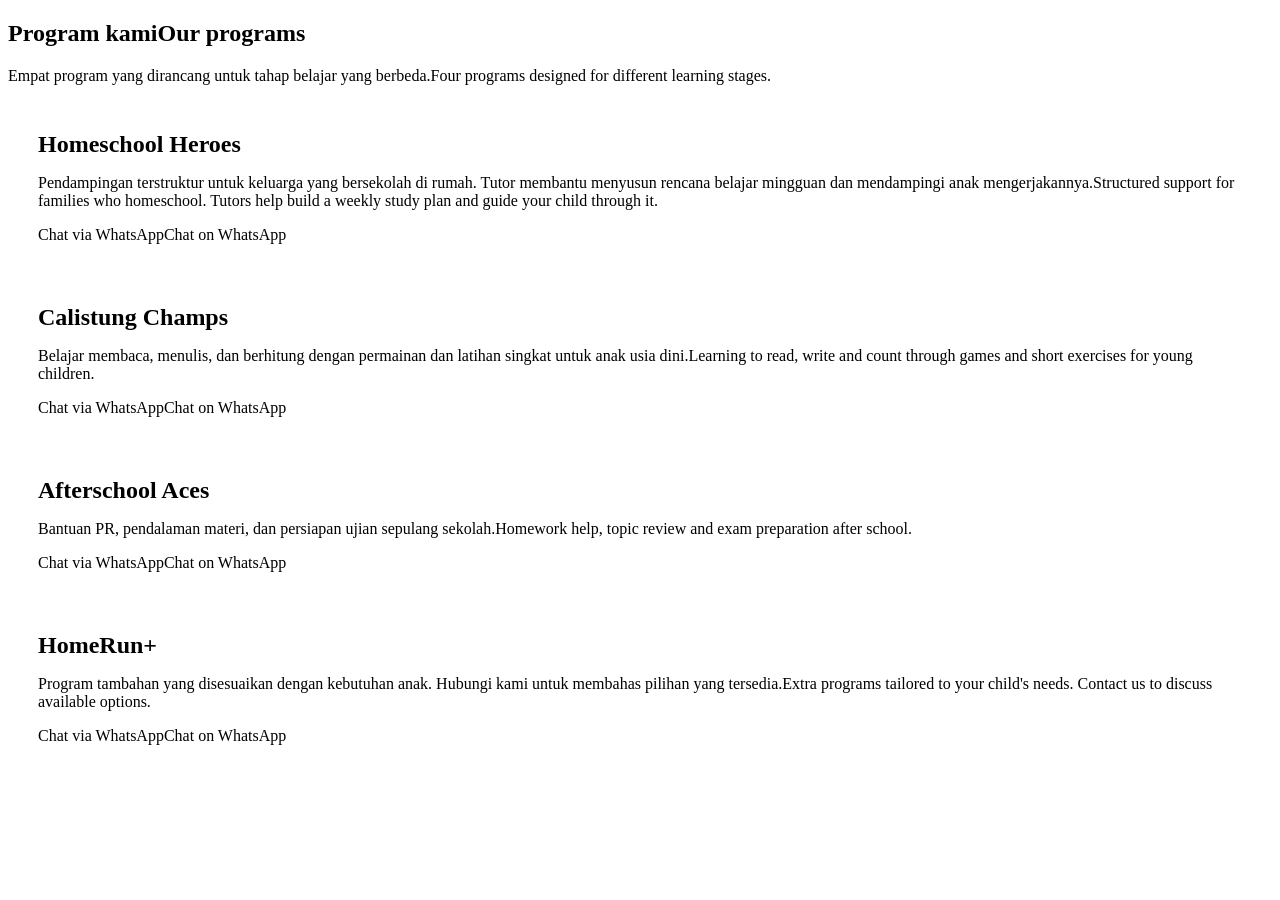
==== programs.html @ b6297c62 "Add files via upload" ====
<!doctype html>
<html lang="id">
<head>
<meta charset="utf-8">
<meta name="viewport" content="width=device-width,initial-scale=1,viewport-fit=cover">
<title>Program | HomeRun Learning</title>
<meta name="description" content="Homeschool Heroes, Calistung Champs, Afterschool Aces dan HomeRun+.">
<link rel="preconnect" href="https://fonts.googleapis.com"><link rel="preconnect" href="https://fonts.gstatic.com" crossorigin>
<link href="https://fonts.googleapis.com/css2?family=Bricolage+Grotesque:opsz,wght@12..96,600;12..96,800&family=DM+Sans:wght@400;500;700&display=swap" rel="stylesheet">
<link rel="stylesheet" href="assets/site.css">
</head>
<body>
<div id="site-header"></div>
<main>
<section class="hero"><div class="wrap"><h1><span class="id">Program kami</span><span class="en">Our programs</span></h1>
<p class="lead"><span class="id">Empat program yang dirancang untuk tahap belajar yang berbeda.</span><span class="en">Four programs designed for different learning stages.</span></p></div></section>
<section><div class="wrap grid" style="gap:28px">
<div class="split" id="homeschool"><div class="photo" data-photo="images/program-homeschool.jpg" data-label="Foto: Homeschool Heroes"></div>
<div class="prog y" style="padding:30px"><h2 style="margin:0">Homeschool Heroes</h2><p><span class="id">Pendampingan terstruktur untuk keluarga yang bersekolah di rumah. Tutor membantu menyusun rencana belajar mingguan dan mendampingi anak mengerjakannya.</span><span class="en">Structured support for families who homeschool. Tutors help build a weekly study plan and guide your child through it.</span></p>
<div class="btn-row"><a class="btn btn-wa" data-wa target="_blank" rel="noopener"><span class="id">Chat via WhatsApp</span><span class="en">Chat on WhatsApp</span></a></div></div></div>
<div class="split" id="calistung"><div class="photo" data-photo="images/program-calistung.jpg" data-label="Foto: Calistung Champs"></div>
<div class="prog b" style="padding:30px"><h2 style="margin:0">Calistung Champs</h2><p><span class="id">Belajar membaca, menulis, dan berhitung dengan permainan dan latihan singkat untuk anak usia dini.</span><span class="en">Learning to read, write and count through games and short exercises for young children.</span></p>
<div class="btn-row"><a class="btn btn-wa" data-wa target="_blank" rel="noopener"><span class="id">Chat via WhatsApp</span><span class="en">Chat on WhatsApp</span></a></div></div></div>
<div class="split" id="afterschool"><div class="photo" data-photo="images/program-afterschool.jpg" data-label="Foto: Afterschool Aces"></div>
<div class="prog p" style="padding:30px"><h2 style="margin:0">Afterschool Aces</h2><p><span class="id">Bantuan PR, pendalaman materi, dan persiapan ujian sepulang sekolah.</span><span class="en">Homework help, topic review and exam preparation after school.</span></p>
<div class="btn-row"><a class="btn btn-wa" data-wa target="_blank" rel="noopener"><span class="id">Chat via WhatsApp</span><span class="en">Chat on WhatsApp</span></a></div></div></div>
<div class="split" id="plus"><div class="photo" data-photo="images/program-plus.jpg" data-label="Foto: HomeRun+"></div>
<div class="prog v" style="padding:30px"><h2 style="margin:0">HomeRun+</h2><p><span class="id">Program tambahan yang disesuaikan dengan kebutuhan anak. Hubungi kami untuk membahas pilihan yang tersedia.</span><span class="en">Extra programs tailored to your child's needs. Contact us to discuss available options.</span></p>
<div class="btn-row"><a class="btn btn-wa" data-wa target="_blank" rel="noopener"><span class="id">Chat via WhatsApp</span><span class="en">Chat on WhatsApp</span></a></div></div></div>
</div></section></main>
<div id="site-footer"></div>
<script src="assets/site.js"></script>
</body></html>
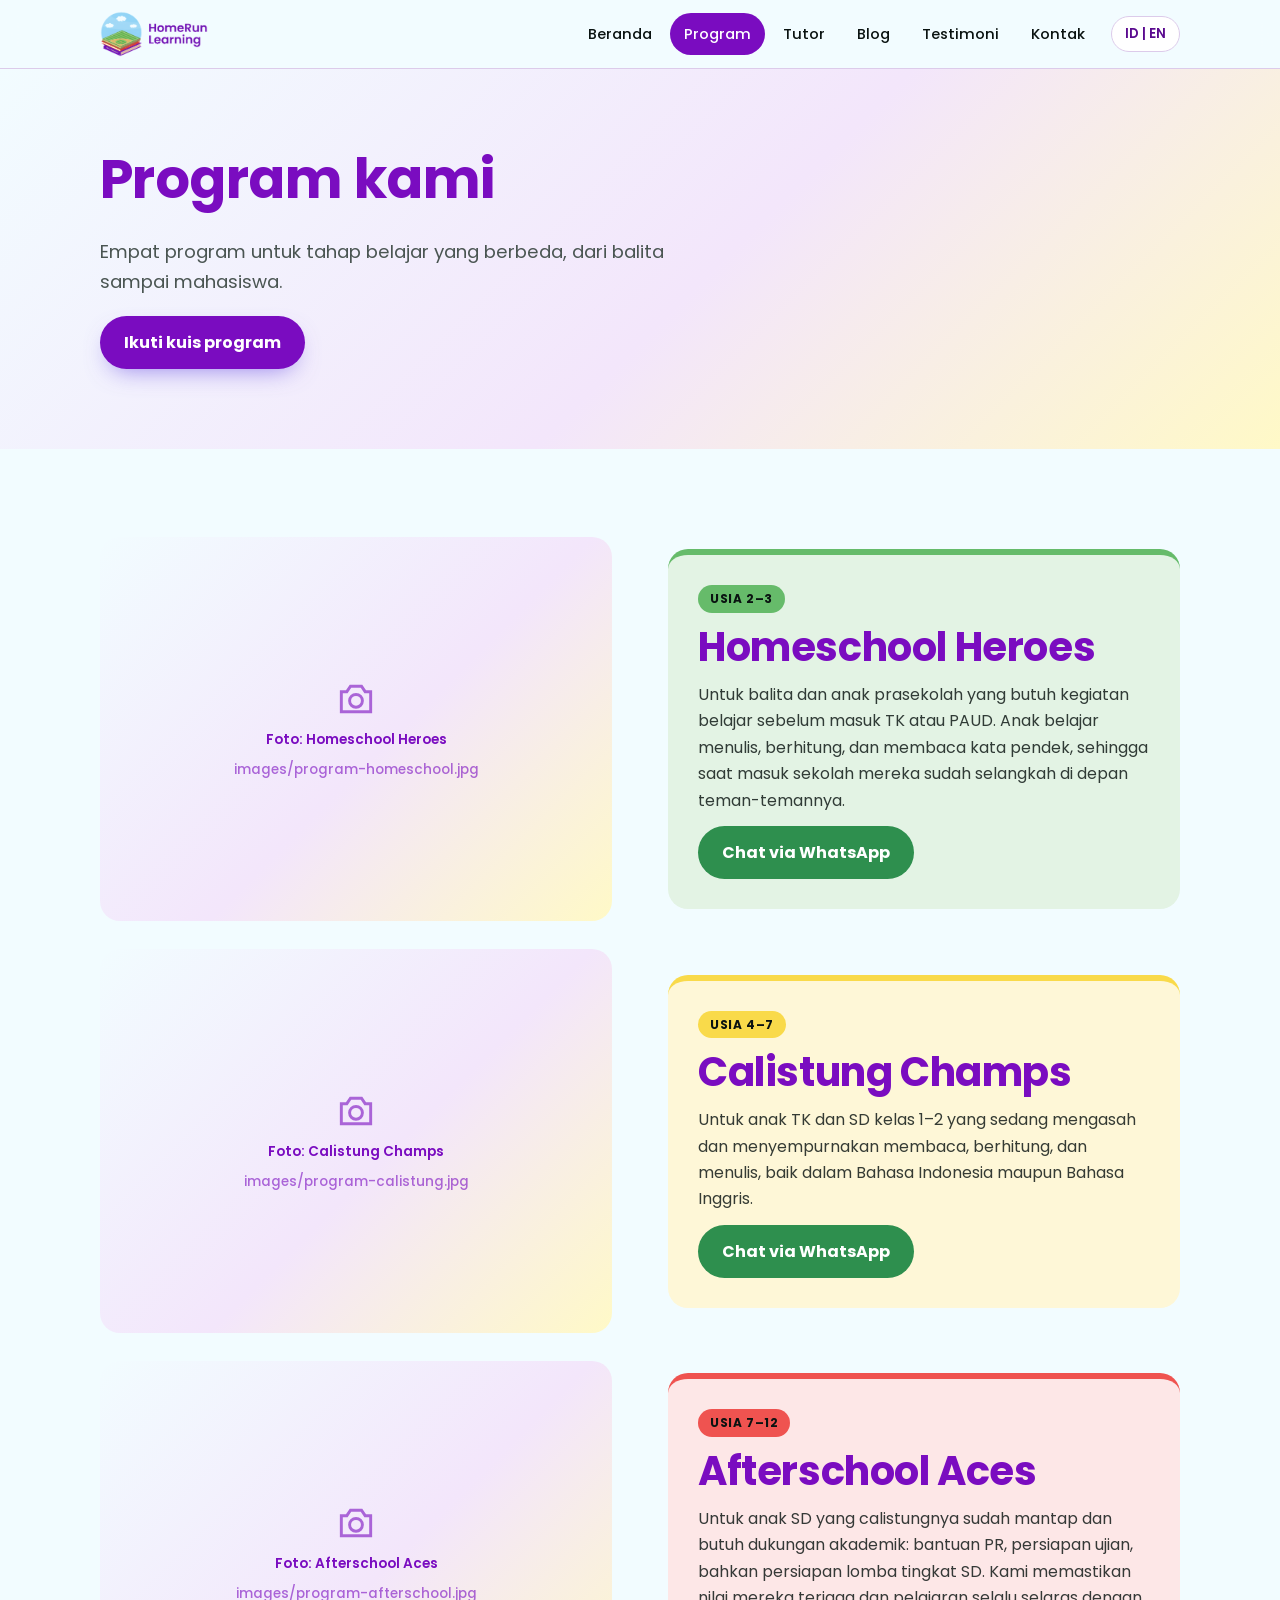
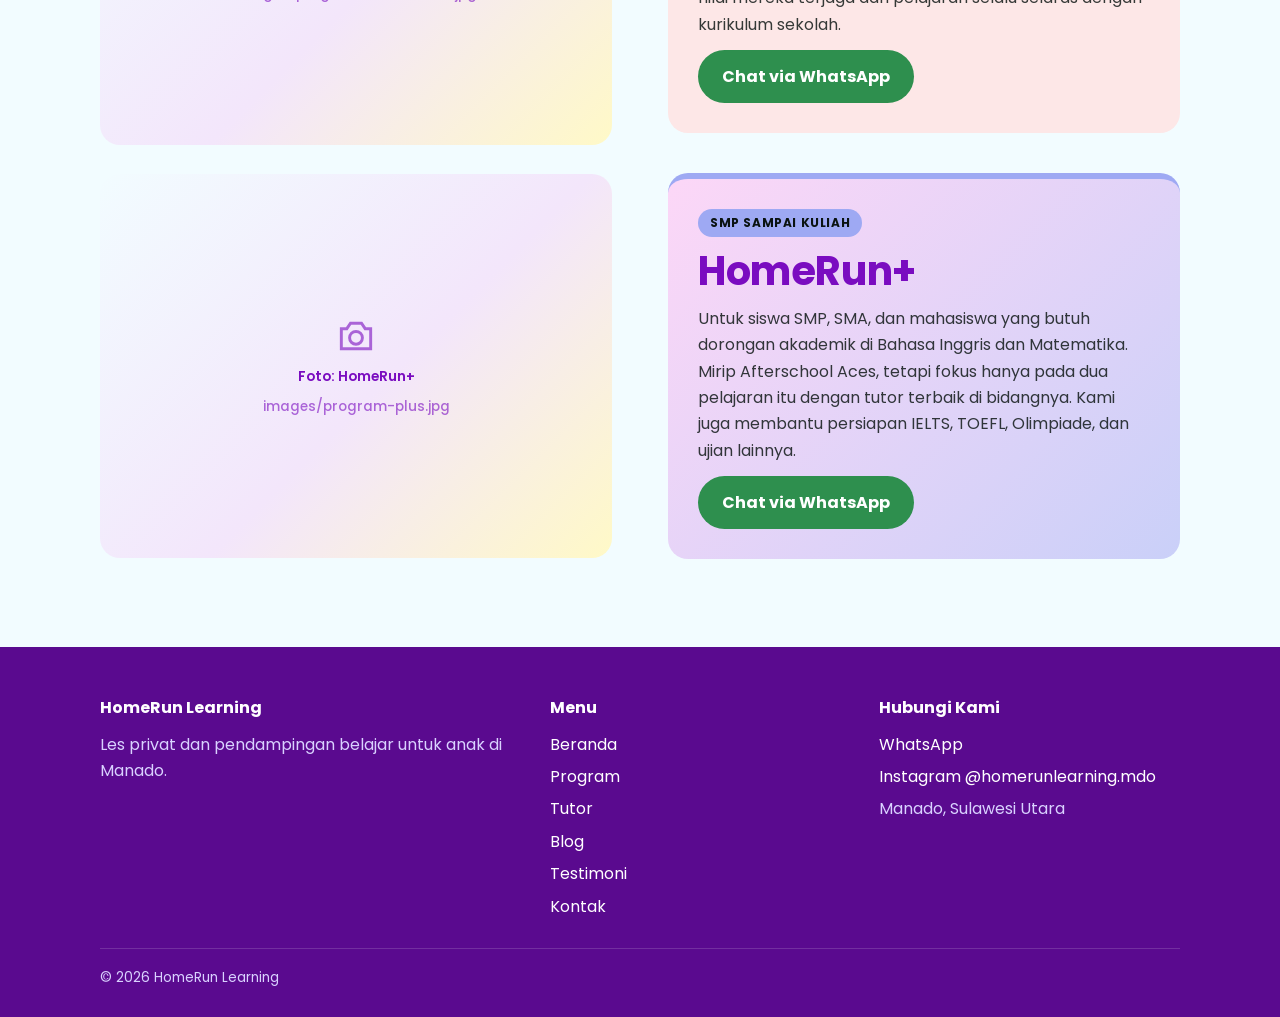
==== commit e3884d4c: "Add files via upload" ====
--- a/programs.html
+++ b/programs.html
@@ -13,19 +13,20 @@
 <div id="site-header"></div>
 <main>
 <section class="hero"><div class="wrap"><h1><span class="id">Program kami</span><span class="en">Our programs</span></h1>
-<p class="lead"><span class="id">Empat program yang dirancang untuk tahap belajar yang berbeda.</span><span class="en">Four programs designed for different learning stages.</span></p></div></section>
+<p class="lead"><span class="id">Empat program untuk tahap belajar yang berbeda, dari balita sampai mahasiswa.</span><span class="en">Four programs for different learning stages, from toddlers to college students.</span></p>
+<div class="btn-row"><button type="button" class="btn btn-primary" data-quiz><span class="id">Ikuti kuis program</span><span class="en">Take the program quiz</span></button></div></div></section>
 <section><div class="wrap grid" style="gap:28px">
 <div class="split" id="homeschool"><div class="photo" data-photo="images/program-homeschool.jpg" data-label="Foto: Homeschool Heroes"></div>
-<div class="prog y" style="padding:30px"><h2 style="margin:0">Homeschool Heroes</h2><p><span class="id">Pendampingan terstruktur untuk keluarga yang bersekolah di rumah. Tutor membantu menyusun rencana belajar mingguan dan mendampingi anak mengerjakannya.</span><span class="en">Structured support for families who homeschool. Tutors help build a weekly study plan and guide your child through it.</span></p>
+<div class="prog y" style="padding:30px"><span class="tag"><span class="id">Usia 2–3</span><span class="en">Ages 2–3</span></span><h2 style="margin:0">Homeschool Heroes</h2><p><span class="id">Untuk balita dan anak prasekolah yang butuh kegiatan belajar sebelum masuk TK atau PAUD. Anak belajar menulis, berhitung, dan membaca kata pendek, sehingga saat masuk sekolah mereka sudah selangkah di depan teman-temannya.</span><span class="en">For toddlers and preschoolers who need a learning routine before kindergarten or preschool. Children learn to write, count and read short words, so they start school a step ahead of their peers.</span></p>
 <div class="btn-row"><a class="btn btn-wa" data-wa target="_blank" rel="noopener"><span class="id">Chat via WhatsApp</span><span class="en">Chat on WhatsApp</span></a></div></div></div>
 <div class="split" id="calistung"><div class="photo" data-photo="images/program-calistung.jpg" data-label="Foto: Calistung Champs"></div>
-<div class="prog b" style="padding:30px"><h2 style="margin:0">Calistung Champs</h2><p><span class="id">Belajar membaca, menulis, dan berhitung dengan permainan dan latihan singkat untuk anak usia dini.</span><span class="en">Learning to read, write and count through games and short exercises for young children.</span></p>
+<div class="prog b" style="padding:30px"><span class="tag"><span class="id">Usia 4–7</span><span class="en">Ages 4–7</span></span><h2 style="margin:0">Calistung Champs</h2><p><span class="id">Untuk anak TK dan SD kelas 1–2 yang sedang mengasah dan menyempurnakan membaca, berhitung, dan menulis, baik dalam Bahasa Indonesia maupun Bahasa Inggris.</span><span class="en">For kindergarteners and grade 1–2 children who are sharpening and perfecting reading, counting and writing in both Bahasa Indonesia and English.</span></p>
 <div class="btn-row"><a class="btn btn-wa" data-wa target="_blank" rel="noopener"><span class="id">Chat via WhatsApp</span><span class="en">Chat on WhatsApp</span></a></div></div></div>
 <div class="split" id="afterschool"><div class="photo" data-photo="images/program-afterschool.jpg" data-label="Foto: Afterschool Aces"></div>
-<div class="prog p" style="padding:30px"><h2 style="margin:0">Afterschool Aces</h2><p><span class="id">Bantuan PR, pendalaman materi, dan persiapan ujian sepulang sekolah.</span><span class="en">Homework help, topic review and exam preparation after school.</span></p>
+<div class="prog p" style="padding:30px"><span class="tag"><span class="id">Usia 7–12</span><span class="en">Ages 7–12</span></span><h2 style="margin:0">Afterschool Aces</h2><p><span class="id">Untuk anak SD yang calistungnya sudah mantap dan butuh dukungan akademik: bantuan PR, persiapan ujian, bahkan persiapan lomba tingkat SD. Kami memastikan nilai mereka terjaga dan pelajaran selalu selaras dengan kurikulum sekolah.</span><span class="en">For elementary children whose reading, writing and counting are solid and who need academic support: homework help, exam prep and even grade-school competition prep. We keep grades in good hands and learning aligned with the school curriculum.</span></p>
 <div class="btn-row"><a class="btn btn-wa" data-wa target="_blank" rel="noopener"><span class="id">Chat via WhatsApp</span><span class="en">Chat on WhatsApp</span></a></div></div></div>
 <div class="split" id="plus"><div class="photo" data-photo="images/program-plus.jpg" data-label="Foto: HomeRun+"></div>
-<div class="prog v" style="padding:30px"><h2 style="margin:0">HomeRun+</h2><p><span class="id">Program tambahan yang disesuaikan dengan kebutuhan anak. Hubungi kami untuk membahas pilihan yang tersedia.</span><span class="en">Extra programs tailored to your child's needs. Contact us to discuss available options.</span></p>
+<div class="prog v" style="padding:30px"><span class="tag"><span class="id">SMP sampai Kuliah</span><span class="en">Middle school to college</span></span><h2 style="margin:0">HomeRun+</h2><p><span class="id">Untuk siswa SMP, SMA, dan mahasiswa yang butuh dorongan akademik di Bahasa Inggris dan Matematika. Mirip Afterschool Aces, tetapi fokus hanya pada dua pelajaran itu dengan tutor terbaik di bidangnya. Kami juga membantu persiapan IELTS, TOEFL, Olimpiade, dan ujian lainnya.</span><span class="en">For middle school, high school and college students who need an academic boost in English and math. Like Afterschool Aces, but focused only on those two subjects with our most expert tutors. We also help with IELTS, TOEFL, Olympiad and other exam prep.</span></p>
 <div class="btn-row"><a class="btn btn-wa" data-wa target="_blank" rel="noopener"><span class="id">Chat via WhatsApp</span><span class="en">Chat on WhatsApp</span></a></div></div></div>
 </div></section></main>
 <div id="site-footer"></div>
--- a/assets/site.css
+++ b/assets/site.css
@@ -0,0 +1,180 @@
+/* HomeRun Learning — edit colors here (change the hex codes once and the whole site updates) */
+@import url("https://fonts.googleapis.com/css2?family=Poppins:wght@400;500;600;700&display=swap");
+:root{
+  --purple:#7A0CC0; --purple-deep:#5A0A8F; --purple-soft:#F0E3FA;
+  --yellow:#FFF9C7; --blue:#9EA9F3; --pink:#FCD7F7; --green:#2E8F4E; --red:#EF5350;
+  --hh:#66BB6A; --cc:#F9DA4A; --aa:#EF5350; --hr1:#FCD7F7; --hr2:#9EA9F3;
+  --ink:#0A1311; --muted:#4A5552; --bg:#F2FCFF; --card:#FFFFFF; --line:#DCCBEA;
+  --grad:linear-gradient(135deg,#F2FCFF 0%,#F3E6FB 55%,#FFF9C7 100%);
+  --grad-strong:linear-gradient(135deg,#6A09AA 0%,#7A0CC0 55%,#A24BE0 100%);
+  --display:"Poppins",system-ui,sans-serif; --body:"Poppins",system-ui,sans-serif;
+  --r:20px;
+}
+*{box-sizing:border-box}
+html{scroll-behavior:smooth}
+body{margin:0;font-family:var(--body);color:var(--ink);background:var(--bg);line-height:1.65;font-size:16px;
+  padding-left:max(0px,env(safe-area-inset-left));padding-right:max(0px,env(safe-area-inset-right))}
+img{max-width:100%;display:block}
+a{color:var(--purple);text-decoration:none}
+h1,h2,h3{font-family:var(--display);line-height:1.12;margin:0 0 .5em;text-wrap:balance;color:var(--purple);letter-spacing:-.01em}
+h1{font-size:clamp(2rem,5.6vw,3.4rem);font-weight:700}
+h2{font-size:clamp(1.7rem,4vw,2.5rem);font-weight:700}
+h3{font-size:1.25rem;font-weight:700}
+p{margin:0 0 1em}
+.wrap{max-width:1120px;margin:0 auto;padding-left:max(20px,env(safe-area-inset-left));padding-right:max(20px,env(safe-area-inset-right))}
+section{padding-block:clamp(44px,8vw,88px)}
+html[lang="id"] .en{display:none!important}
+html[lang="en"] .id{display:none!important}
+
+/* header */
+.site-header{position:sticky;top:0;z-index:50;background:rgba(242,252,255,.92);backdrop-filter:blur(14px);border-bottom:1px solid var(--line)}
+.nav{display:flex;align-items:center;gap:12px;min-height:68px;flex-wrap:wrap}
+.brand{display:flex;align-items:center;font-family:var(--display);font-weight:700;font-size:1.2rem;color:var(--purple)}
+.logo-img{height:46px;width:auto}
+.nav-links{display:flex;gap:4px;margin-left:auto;align-items:center}
+.nav-links a{padding:9px 14px;border-radius:999px;color:var(--ink);font-weight:500;font-size:.92rem;white-space:nowrap;flex-shrink:0}
+.nav-links a:hover{background:var(--purple-soft);color:var(--purple-deep)}
+.nav-links a.active{background:var(--purple);color:#fff}
+.lang{border:1.5px solid var(--line);background:#fff;border-radius:999px;padding:7px 13px;font:600 .82rem var(--body);color:var(--purple-deep);cursor:pointer;white-space:nowrap}
+@media(max-width:860px){
+  .nav{padding-block:8px 0;gap:8px 12px}
+  .lang{margin-left:auto}
+  .nav-links{order:3;width:100%;margin:0;overflow-x:auto;padding-bottom:10px;scrollbar-width:none;-webkit-overflow-scrolling:touch}
+  .nav-links::-webkit-scrollbar{display:none}
+  .nav-links{-webkit-mask-image:linear-gradient(90deg,#000 90%,transparent);mask-image:linear-gradient(90deg,#000 90%,transparent);padding-right:24px}
+  .nav-links a{padding:8px 12px;font-size:.88rem}
+}
+
+/* buttons */
+.btn{display:inline-flex;align-items:center;gap:8px;padding:14px 24px;border-radius:999px;font:700 1rem var(--body);border:0;cursor:pointer;transition:transform .15s}
+.btn:hover{transform:translateY(-2px)}
+.btn-primary{background:var(--purple);color:#fff;box-shadow:0 10px 24px -10px rgba(107,78,230,.7)}
+.btn-wa{background:var(--green);color:#fff}
+.btn-ghost{background:#fff;color:var(--purple-deep);border:1.5px solid var(--line)}
+.btn-row{display:flex;gap:12px;flex-wrap:wrap}
+:focus-visible{outline:3px solid var(--purple);outline-offset:3px}
+
+/* photos */
+.photo{position:relative;overflow:hidden;border-radius:var(--r);background:var(--grad);aspect-ratio:4/3;display:grid;place-items:center;min-width:0}
+.photo img{position:absolute;inset:0;width:100%;height:100%;object-fit:cover}
+.photo .ph{display:flex;flex-direction:column;align-items:center;gap:8px;color:var(--purple);text-align:center;padding:16px;font-size:.85rem;font-weight:600}
+.photo .ph svg{width:44px;height:44px;opacity:.6}
+.photo.tall{aspect-ratio:3/4}.photo.wide{aspect-ratio:16/9}.photo.sq{aspect-ratio:1}
+
+/* hero */
+.hero{background:var(--grad);padding-block:clamp(40px,7vw,80px)}
+.hero-grid{display:grid;grid-template-columns:1.05fr .95fr;gap:clamp(24px,5vw,56px);align-items:center}
+.eyebrow{display:inline-block;background:#fff;color:var(--purple-deep);font-weight:700;font-size:.8rem;letter-spacing:.06em;text-transform:uppercase;padding:7px 14px;border-radius:999px;margin-bottom:18px}
+.lead{font-size:1.15rem;color:var(--muted);max-width:52ch}
+.hero-photo{position:relative}
+.chip{position:absolute;background:#fff;border-radius:16px;padding:10px 14px;box-shadow:0 14px 30px -14px rgba(58,42,133,.45);font-size:.85rem;line-height:1.3}
+.chip b{display:block;font-family:var(--display);font-size:1.4rem;color:var(--purple)}
+.chip.a{left:-14px;bottom:28px}.chip.b{right:-8px;top:24px}
+@media(max-width:860px){.hero-grid{grid-template-columns:1fr}.chip.a{left:8px}.chip.b{right:8px}}
+
+/* stats */
+.stats{display:grid;grid-template-columns:repeat(4,1fr);gap:16px;margin-top:-34px;position:relative;z-index:2}
+.stat{background:#fff;border:1px solid var(--line);border-radius:var(--r);padding:20px;text-align:center}
+.stat b{display:block;font-family:var(--display);font-size:2rem;font-weight:700;color:var(--purple)}
+.stat span{color:var(--muted);font-size:.9rem}
+@media(max-width:700px){.stats{grid-template-columns:repeat(2,1fr)}}
+
+/* cards */
+.grid{display:grid;gap:20px}
+.g2{grid-template-columns:repeat(2,1fr)}.g3{grid-template-columns:repeat(3,1fr)}.g4{grid-template-columns:repeat(4,1fr)}
+@media(max-width:960px){.g4{grid-template-columns:repeat(2,1fr)}.g3{grid-template-columns:repeat(2,1fr)}}
+@media(max-width:640px){.g2,.g3,.g4{grid-template-columns:1fr}}
+.section-head{max-width:640px;margin-bottom:32px}
+.section-head p{color:var(--muted)}
+.prog{border-radius:var(--r);padding:22px;display:flex;flex-direction:column;gap:12px;min-width:0}
+.prog .tag{font-size:.75rem;font-weight:700;letter-spacing:.05em;text-transform:uppercase;color:var(--ink)}
+.prog p{color:var(--ink);opacity:.82;margin:0}
+.prog{border-top:6px solid var(--c,var(--purple))}
+.prog .tag{align-self:flex-start;background:var(--c,var(--purple));color:var(--ink);padding:4px 12px;border-radius:999px;opacity:1}
+.prog.y{--c:var(--hh);background:color-mix(in srgb,var(--hh) 18%,#fff)}
+.prog.b{--c:var(--cc);background:color-mix(in srgb,var(--cc) 22%,#fff)}
+.prog.p{--c:var(--aa);background:color-mix(in srgb,var(--aa) 14%,#fff)}
+.prog.v{--c:var(--hr2);background:linear-gradient(135deg,var(--hr1),color-mix(in srgb,var(--hr2) 55%,#fff))}
+.prog .more{margin-top:auto;font-weight:700}
+.soft{background:var(--grad)}
+.steps{counter-reset:s}
+.step{background:#fff;border:1px solid var(--line);border-radius:var(--r);padding:24px;position:relative}
+.step::before{counter-increment:s;content:counter(s);display:grid;place-items:center;width:38px;height:38px;border-radius:50%;background:var(--purple);color:#fff;font-weight:800;margin-bottom:12px}
+.split{display:grid;grid-template-columns:1fr 1fr;gap:clamp(24px,5vw,56px);align-items:center}
+@media(max-width:860px){.split{grid-template-columns:1fr}}
+.ticks{list-style:none;padding:0;margin:0 0 1.2em;display:grid;gap:10px}
+.ticks li{padding-left:32px;position:relative}
+.ticks li::before{content:"✓";position:absolute;left:0;top:1px;width:22px;height:22px;border-radius:50%;background:var(--green);color:#fff;font-size:.8rem;display:grid;place-items:center}
+.cta-band{background:var(--grad-strong);color:#fff;border-radius:28px;padding:clamp(28px,6vw,56px);text-align:center}
+.cta-band h2{color:#fff}.cta-band p{opacity:.9;max-width:52ch;margin-inline:auto}
+.cta-band .btn-row{justify-content:center}
+
+/* tutors */
+.tutor{background:#fff;border:1px solid var(--line);border-radius:var(--r);overflow:hidden;min-width:0}
+.tutor .info{padding:16px 18px 20px}
+.rank{display:inline-block;font-size:.75rem;font-weight:700;padding:4px 10px;border-radius:999px;background:var(--purple-soft);color:var(--purple-deep);margin-bottom:6px}
+.ladder{display:flex;flex-wrap:wrap;gap:10px;align-items:center}
+.ladder span{background:#fff;border:1.5px solid var(--line);padding:8px 16px;border-radius:999px;font-weight:600;font-size:.92rem}
+.ladder span:last-child{background:var(--purple);color:#fff;border-color:var(--purple)}
+
+/* blog */
+.post-card{background:#fff;border:1px solid var(--line);border-radius:var(--r);overflow:hidden;display:flex;flex-direction:column;min-width:0;transition:transform .2s,box-shadow .2s;color:var(--ink)}
+.post-card:hover{transform:translateY(-4px);box-shadow:0 20px 40px -24px rgba(58,42,133,.5)}
+.post-card .photo{border-radius:0;aspect-ratio:16/10}
+.post-card .body{padding:18px 20px 22px;display:flex;flex-direction:column;gap:8px;flex:1}
+.post-card h3{margin:0;color:var(--purple-deep)}
+.post-card p{color:var(--muted);margin:0;font-size:.95rem}
+.meta{font-size:.82rem;color:var(--muted);display:flex;gap:10px;flex-wrap:wrap;align-items:center}
+.pill{background:var(--pink);color:var(--purple-deep);font-weight:700;padding:3px 10px;border-radius:999px;font-size:.75rem}
+.article{max-width:720px;margin:0 auto}
+.article h1{font-size:clamp(2rem,5vw,3rem)}
+.article .body p,.article .body li{font-size:1.08rem}
+.article .body h3{margin-top:1.6em}
+.back{display:inline-block;margin-bottom:20px;font-weight:700}
+
+/* testimonials + contact */
+.quote{background:#fff;border:1.5px dashed var(--line);border-radius:var(--r);padding:24px;position:relative;min-width:0}
+.quote .who{font-weight:700;color:var(--purple-deep);margin:0}
+.notice{background:var(--yellow);border-radius:14px;padding:12px 16px;font-size:.92rem;margin-bottom:24px}
+.contact-card{background:#fff;border:1px solid var(--line);border-radius:var(--r);padding:28px;display:flex;flex-direction:column;gap:14px}
+.faq details{background:#fff;border:1px solid var(--line);border-radius:16px;padding:16px 20px;margin-bottom:10px}
+.faq summary{font-weight:700;cursor:pointer;color:var(--purple-deep)}
+.faq details p{margin:10px 0 0;color:var(--muted)}
+
+/* footer */
+.site-footer{background:var(--purple-deep);color:#D9D2FF;padding-block:48px 28px}
+.site-footer a{color:#fff}
+.foot{display:grid;grid-template-columns:1.4fr 1fr 1fr;gap:28px}
+@media(max-width:700px){.foot{grid-template-columns:1fr}}
+.site-footer h4{color:#fff;margin:0 0 10px;font-family:var(--display)}
+.site-footer ul{list-style:none;margin:0;padding:0;display:grid;gap:6px}
+.copy{border-top:1px solid rgba(255,255,255,.15);margin-top:28px;padding-top:18px;font-size:.85rem}
+@media(prefers-reduced-motion:reduce){*{transition:none!important;scroll-behavior:auto!important}}
+
+/* quiz */
+body.quiz-open{overflow:hidden}
+.quiz-overlay{position:fixed;inset:0;z-index:100;background:rgba(40,10,70,.55);display:flex;align-items:flex-end;justify-content:center;padding:0}
+@media(min-width:700px){.quiz-overlay{align-items:center;padding:24px}}
+.quiz{background:var(--bg);width:100%;max-width:640px;max-height:94vh;overflow-y:auto;border-radius:28px 28px 0 0;padding:20px max(20px,env(safe-area-inset-left)) max(24px,env(safe-area-inset-bottom));display:flex;flex-direction:column;gap:18px}
+@media(min-width:700px){.quiz{border-radius:28px;padding:28px}}
+.quiz-top{display:flex;align-items:center;gap:14px}
+.quiz-bar{flex:1;height:8px;background:var(--purple-soft);border-radius:999px;overflow:hidden}
+.quiz-bar i{display:block;height:100%;background:var(--grad-strong);border-radius:999px;transition:width .3s}
+.quiz-x{border:0;background:#fff;width:40px;height:40px;border-radius:50%;font-size:1.2rem;cursor:pointer;color:var(--purple-deep);border:1.5px solid var(--line)}
+.quiz-q{font-family:var(--display);font-size:clamp(1.25rem,4.5vw,1.6rem);font-weight:700;color:var(--purple);line-height:1.25;margin:0;outline:none}
+.quiz-hint{color:var(--muted);font-size:.9rem;margin:-8px 0 0}
+.opts{display:grid;gap:10px}
+.opt{display:flex;align-items:center;gap:12px;text-align:left;width:100%;background:#fff;border:2px solid var(--line);border-radius:16px;padding:14px 16px;font:500 1rem/1.4 var(--body);color:var(--ink);cursor:pointer;transition:border-color .15s,background .15s}
+.opt:hover{border-color:var(--purple)}
+.opt.on{border-color:var(--purple);background:var(--purple-soft)}
+.opt .box{flex:0 0 22px;height:22px;border-radius:7px;border:2px solid var(--line);display:grid;place-items:center;font-size:.8rem;color:#fff}
+.opt.on .box{background:var(--purple);border-color:var(--purple)}
+.quiz-foot{display:flex;justify-content:space-between;align-items:center;gap:12px}
+.quiz-back{border:0;background:none;color:var(--purple-deep);font:600 .95rem var(--body);cursor:pointer;padding:8px 4px}
+.quiz-back[hidden]{display:none}
+.result{border-radius:22px;padding:24px;border-top:8px solid var(--c);background:var(--card);display:flex;flex-direction:column;gap:12px}
+.result .tag{align-self:flex-start;background:var(--c);color:var(--ink);padding:4px 12px;border-radius:999px;font-size:.75rem;font-weight:700;text-transform:uppercase;letter-spacing:.05em}
+.result h3{font-size:1.7rem;margin:0}
+.result p{margin:0;color:var(--ink)}
+.result .why{background:var(--yellow);border-radius:14px;padding:12px 14px;font-size:.95rem}
+.quiz-eyebrow{font-weight:700;font-size:.8rem;letter-spacing:.06em;text-transform:uppercase;color:var(--purple-deep)}
